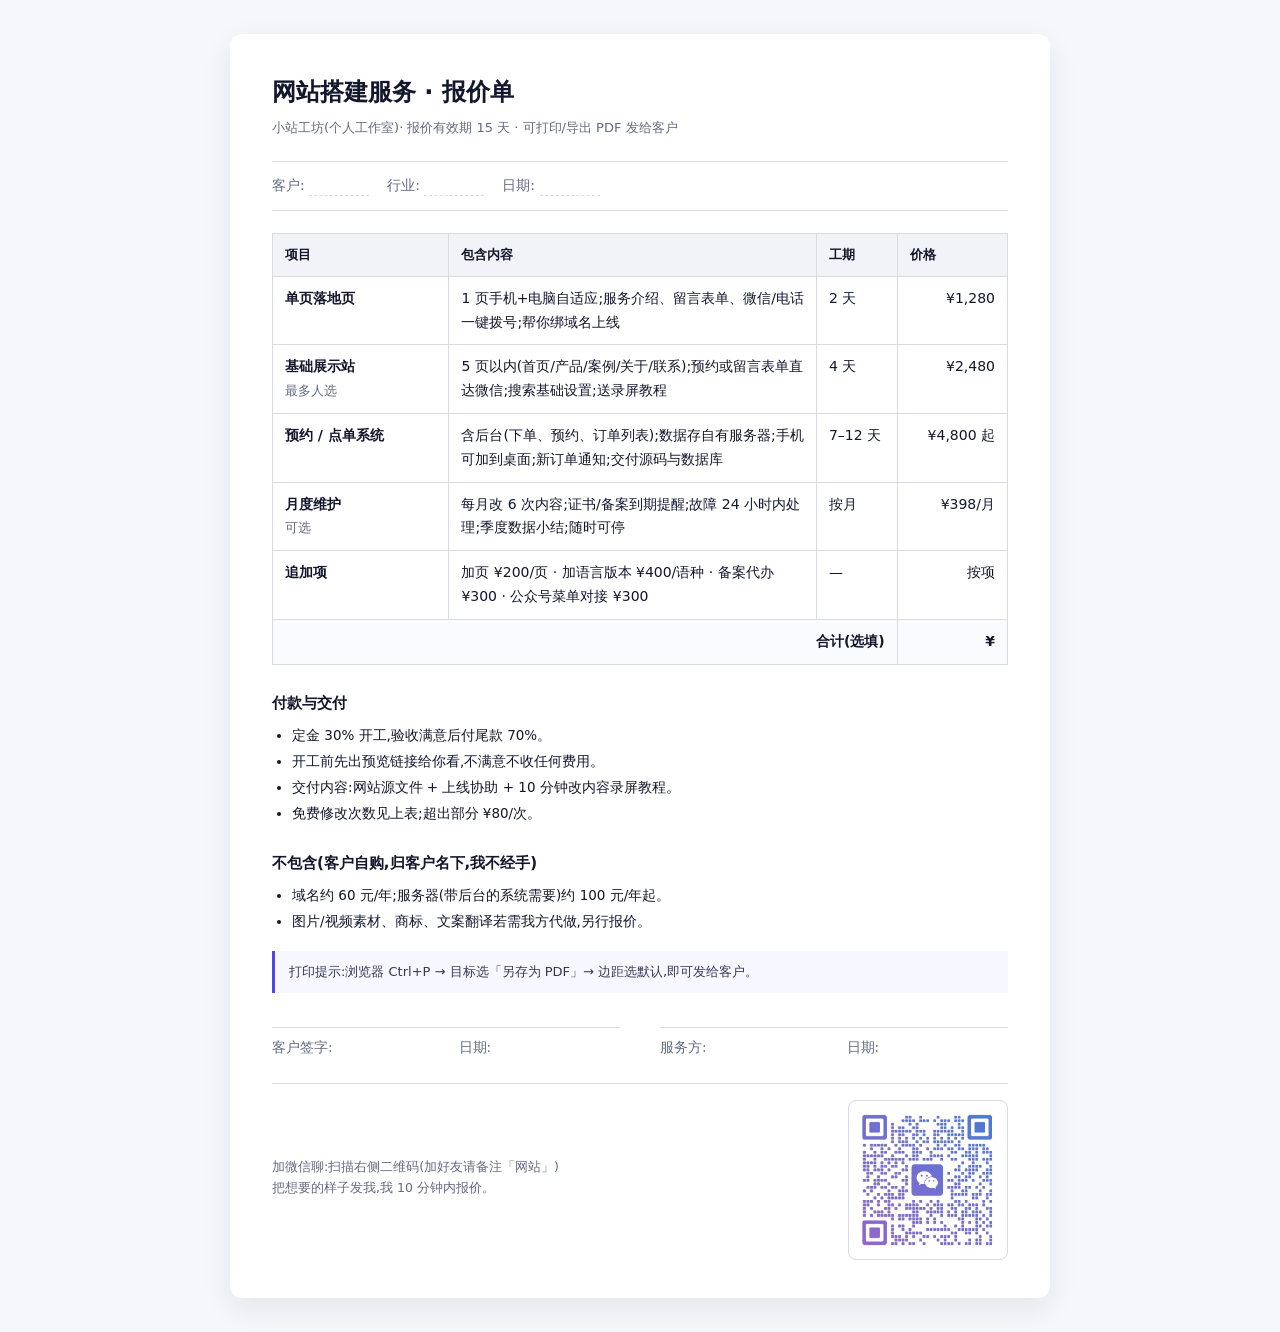
==== 报价单.html @ 05b88be5 "小站工坊:接单落地页 + 报价单 + 获客手册 + 闲鱼上架文案(单提交历史)" ====
<!DOCTYPE html>
<html lang="zh-CN">
<head>
<meta charset="UTF-8">
<meta name="viewport" content="width=device-width, initial-scale=1">
<title>网站搭建报价单 · 小站工坊</title>
<link rel="icon" href="data:image/svg+xml,%3Csvg xmlns='http://www.w3.org/2000/svg' viewBox='0 0 32 32'%3E%3Crect width='32' height='32' rx='7' fill='%234f46e5'/%3E%3Ctext x='16' y='23' font-size='18' text-anchor='middle' fill='white' font-family='sans-serif'%3E%E5%B0%8F%3C/text%3E%3C/svg%3E">
<style>
  :root { --line: #d8dbe6; --ink: #12172b; --muted: #626b80; --accent: #4f46e5; }
  * { box-sizing: border-box; }
  body {
    margin: 0; padding: 34px 24px; background: #f6f7fb; color: var(--ink);
    font-family: system-ui, -apple-system, "Segoe UI", "PingFang SC", "Microsoft YaHei", sans-serif;
    line-height: 1.7;
  }
  .sheet { max-width: 820px; margin: 0 auto; background: #fff; padding: 38px 42px; border-radius: 12px; box-shadow: 0 10px 30px rgba(18,23,43,.08); }
  h1 { font-size: 24px; margin: 0 0 4px; }
  .meta { color: var(--muted); font-size: 13px; margin: 0 0 22px; }
  .row { display: flex; gap: 18px; flex-wrap: wrap; font-size: 14px; border-top: 1px solid var(--line); border-bottom: 1px solid var(--line); padding: 12px 0; margin-bottom: 22px; }
  .row span { color: var(--muted); }
  .row b { border-bottom: 1px dashed var(--line); padding: 0 40px 2px 6px; font-weight: 600; }
  table { width: 100%; border-collapse: collapse; font-size: 14px; }
  th, td { border: 1px solid var(--line); padding: 10px 12px; text-align: left; vertical-align: top; }
  th { background: #f2f3f9; font-size: 13px; }
  td.num { text-align: right; white-space: nowrap; }
  tfoot td { font-weight: 700; background: #fafbff; }
  .small { font-size: 12.5px; color: var(--muted); }
  h2 { font-size: 15px; margin: 26px 0 8px; }
  ul { margin: 0; padding-left: 20px; font-size: 13.5px; }
  li { margin: 3px 0; }
  .sign { display: flex; gap: 40px; margin-top: 34px; font-size: 13.5px; }
  .sign div { flex: 1; border-top: 1px solid var(--line); padding-top: 8px; color: var(--muted); }
  .ph { border: 1px dashed var(--accent); border-radius: 6px; padding: 1px 8px; color: var(--accent); font-weight: 600; }
  .tip { background: #f7f7ff; border-left: 3px solid var(--accent); padding: 10px 14px; font-size: 13px; color: #333a55; margin-top: 18px; }
  .contactbar { display: flex; align-items: center; justify-content: space-between; gap: 24px; margin-top: 24px; border-top: 1px solid var(--line); padding-top: 16px; }
  .qrmini { width: 160px; height: auto; border: 1px solid var(--line); border-radius: 8px; padding: 4px; background: #fff; }
  @media print {
    body { background: #fff; padding: 0; }
    .sheet { box-shadow: none; border-radius: 0; padding: 0; max-width: none; }
    .tip { display: none; }
    @page { margin: 16mm; }
  }
</style>
</head>
<body>
<div class="sheet">
  <h1>网站搭建服务 · 报价单</h1>
  <p class="meta">小站工坊(个人工作室)· 报价有效期 15 天 · 可打印/导出 PDF 发给客户</p>

  <div class="row">
    <div><span>客户:</span> <b>　</b></div>
    <div><span>行业:</span> <b>　</b></div>
    <div><span>日期:</span> <b>　</b></div>
  </div>

  <table>
    <thead>
      <tr>
        <th style="width:24%">项目</th>
        <th>包含内容</th>
        <th style="width:11%">工期</th>
        <th style="width:15%">价格</th>
      </tr>
    </thead>
    <tbody>
      <tr>
        <td><b>单页落地页</b></td>
        <td>1 页手机+电脑自适应;服务介绍、留言表单、微信/电话一键拨号;帮你绑域名上线</td>
        <td>2 天</td>
        <td class="num">¥1,280</td>
      </tr>
      <tr>
        <td><b>基础展示站</b><br><span class="small">最多人选</span></td>
        <td>5 页以内(首页/产品/案例/关于/联系);预约或留言表单直达微信;搜索基础设置;送录屏教程</td>
        <td>4 天</td>
        <td class="num">¥2,480</td>
      </tr>
      <tr>
        <td><b>预约 / 点单系统</b></td>
        <td>含后台(下单、预约、订单列表);数据存自有服务器;手机可加到桌面;新订单通知;交付源码与数据库</td>
        <td>7–12 天</td>
        <td class="num">¥4,800 起</td>
      </tr>
      <tr>
        <td><b>月度维护</b><br><span class="small">可选</span></td>
        <td>每月改 6 次内容;证书/备案到期提醒;故障 24 小时内处理;季度数据小结;随时可停</td>
        <td>按月</td>
        <td class="num">¥398/月</td>
      </tr>
      <tr>
        <td><b>追加项</b></td>
        <td>加页 ¥200/页 · 加语言版本 ¥400/语种 · 备案代办 ¥300 · 公众号菜单对接 ¥300</td>
        <td>—</td>
        <td class="num">按项</td>
      </tr>
    </tbody>
    <tfoot>
      <tr>
        <td colspan="3" style="text-align:right">合计(选填)</td>
        <td class="num">¥　　　</td>
      </tr>
    </tfoot>
  </table>

  <h2>付款与交付</h2>
  <ul>
    <li>定金 30% 开工,验收满意后付尾款 70%。</li>
    <li>开工前先出预览链接给你看,不满意不收任何费用。</li>
    <li>交付内容:网站源文件 + 上线协助 + 10 分钟改内容录屏教程。</li>
    <li>免费修改次数见上表;超出部分 ¥80/次。</li>
  </ul>

  <h2>不包含(客户自购,归客户名下,我不经手)</h2>
  <ul>
    <li>域名约 60 元/年;服务器(带后台的系统需要)约 100 元/年起。</li>
    <li>图片/视频素材、商标、文案翻译若需我方代做,另行报价。</li>
  </ul>

  <div class="tip">打印提示:浏览器 Ctrl+P → 目标选「另存为 PDF」→ 边距选默认,即可发给客户。</div>

  <div class="sign">
    <div>客户签字:　　　　　　　　　日期:　　</div>
    <div>服务方:　　　　　　　　　　日期:　　</div>
  </div>

  <div class="contactbar">
    <div>
      <p class="small" style="margin:0 0 6px">
        加微信聊:扫描右侧二维码(加好友请备注「网站」)<br>
        把想要的样子发我,我 10 分钟内报价。
      </p>
    </div>
    <img class="qrmini" src="qr.png" alt="微信二维码">
  </div>
</div>
</body>
</html>
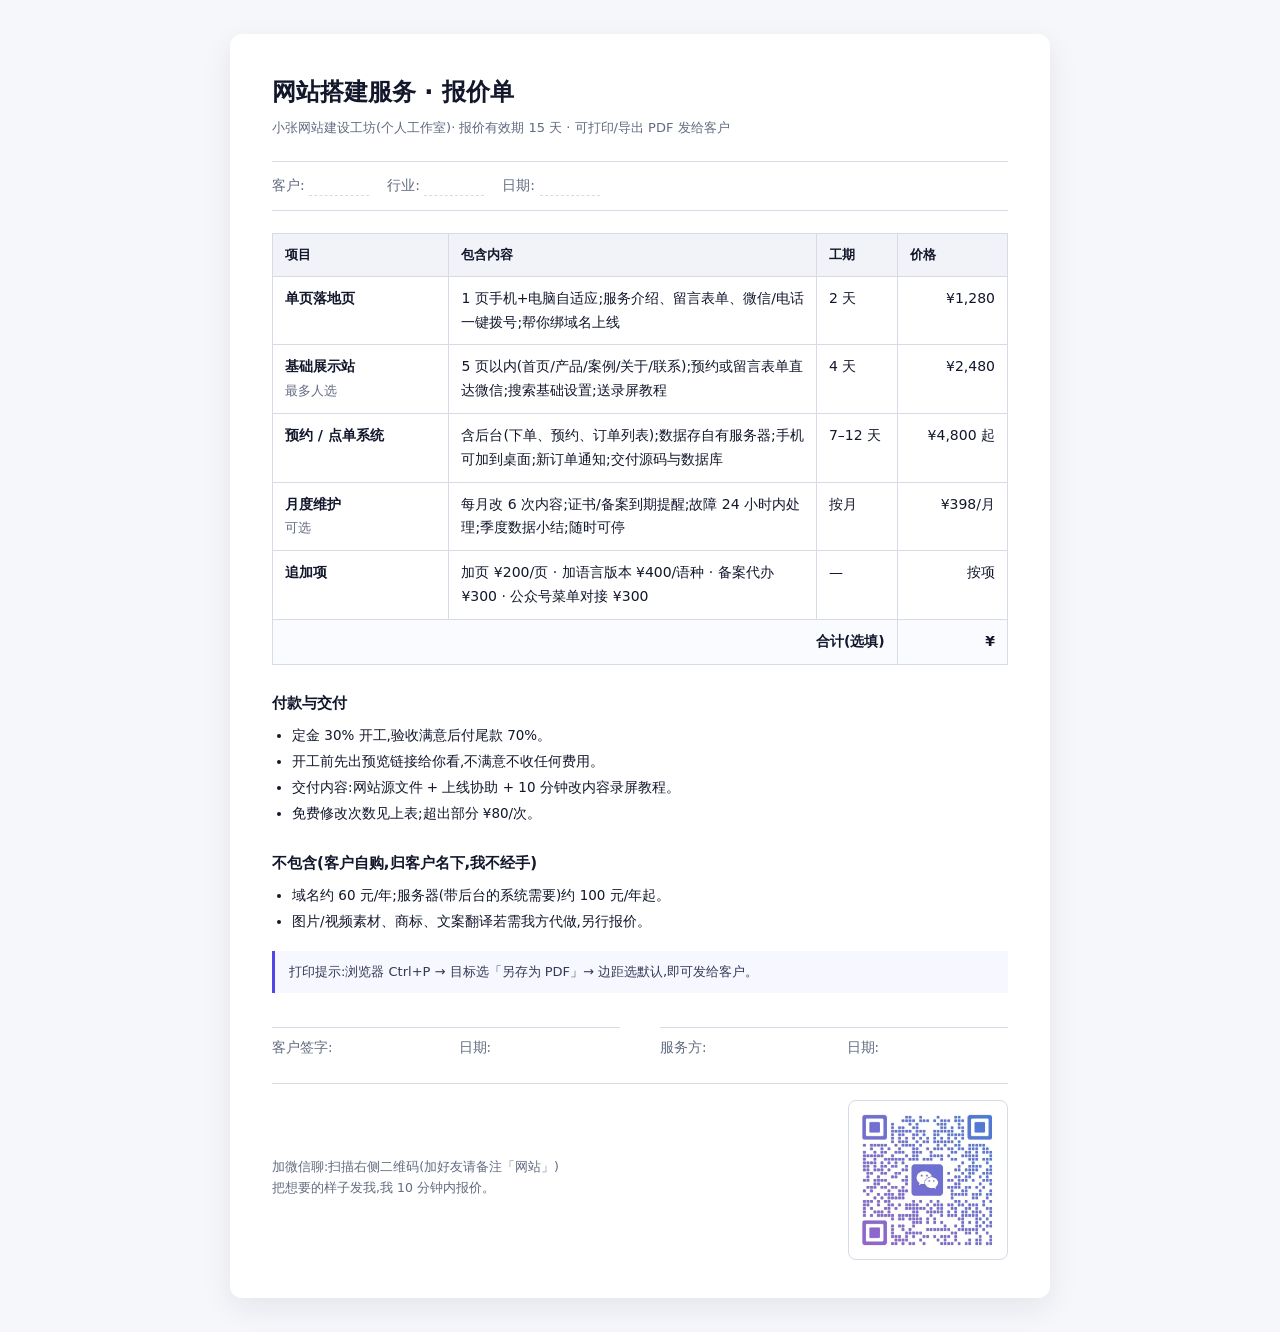
==== commit bc1f0798: "统一品牌名:小站工坊 -> 小张网站建设工坊(与闲鱼昵称一致)" ====
--- a/报价单.html
+++ b/报价单.html
@@ -3,7 +3,7 @@
 <head>
 <meta charset="UTF-8">
 <meta name="viewport" content="width=device-width, initial-scale=1">
-<title>网站搭建报价单 · 小站工坊</title>
+<title>网站搭建报价单 · 小张网站建设工坊</title>
 <link rel="icon" href="data:image/svg+xml,%3Csvg xmlns='http://www.w3.org/2000/svg' viewBox='0 0 32 32'%3E%3Crect width='32' height='32' rx='7' fill='%234f46e5'/%3E%3Ctext x='16' y='23' font-size='18' text-anchor='middle' fill='white' font-family='sans-serif'%3E%E5%B0%8F%3C/text%3E%3C/svg%3E">
 <style>
   :root { --line: #d8dbe6; --ink: #12172b; --muted: #626b80; --accent: #4f46e5; }
@@ -45,7 +45,7 @@
 <body>
 <div class="sheet">
   <h1>网站搭建服务 · 报价单</h1>
-  <p class="meta">小站工坊(个人工作室)· 报价有效期 15 天 · 可打印/导出 PDF 发给客户</p>
+  <p class="meta">小张网站建设工坊(个人工作室)· 报价有效期 15 天 · 可打印/导出 PDF 发给客户</p>
 
   <div class="row">
     <div><span>客户:</span> <b>　</b></div>
